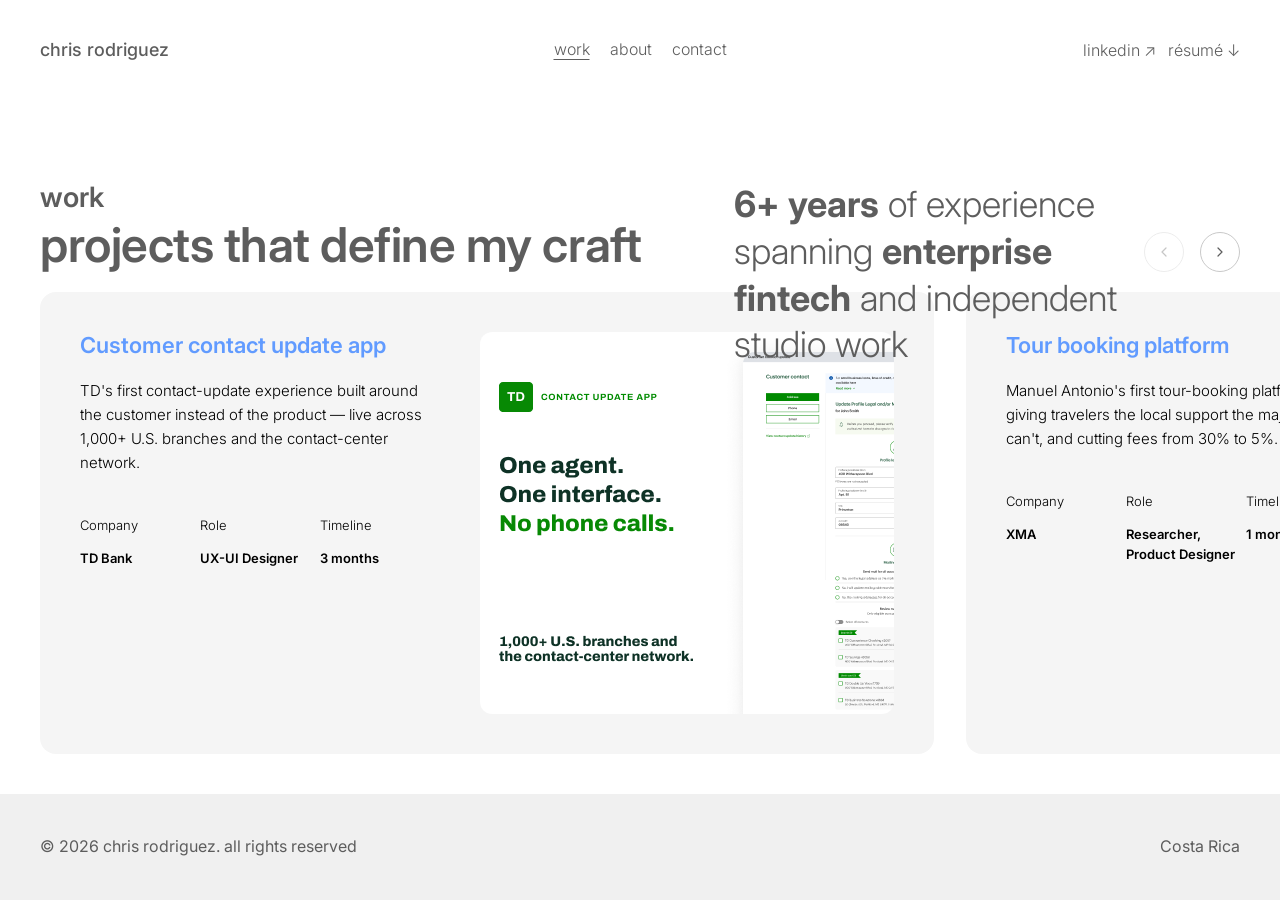
==== index.html @ c3750fb4 "Initial commit: Chris Rodriguez portfolio site Home, about, contact pages plus TD Bank and XMA case " ====
<!doctype html>
<html lang="en">
<head>
<meta charset="utf-8">
<meta name="viewport" content="width=device-width, initial-scale=1">
<title>Chris Rodriguez — Senior UX Designer</title>
<meta name="description" content="Chris Rodriguez is a senior UX designer who makes complex products effortless for the people who use them. Selected case studies from TD Bank's Odyssey platform and Tropicfy.">
<meta property="og:title" content="Chris Rodriguez — Senior UX Designer">
<meta property="og:description" content="Effortless by design.">
<meta property="og:type" content="website">
<link rel="preconnect" href="https://fonts.googleapis.com">
<link rel="preconnect" href="https://fonts.gstatic.com" crossorigin>
<link href="https://fonts.googleapis.com/css2?family=Inter:wght@300;400;500;600;700&display=swap" rel="stylesheet">
<link rel="stylesheet" href="css/styles.css">
</head>
<body>
<a class="skip-link" href="#main">Skip to content</a>

<header class="site-nav">
  <div class="wrap">
    <a class="nav-logo" href="/">chris rodriguez</a>
    <button class="nav-toggle" aria-label="Toggle menu" aria-expanded="false">
      <svg width="24" height="24" viewBox="0 0 24 24" fill="none" aria-hidden="true"><path d="M3 6h18M3 12h18M3 18h18" stroke="currentColor" stroke-width="1.6" stroke-linecap="round"/></svg>
    </button>
    <nav class="nav-links" aria-label="Primary">
      <a href="/" class="is-active">work</a>
      <a href="/about/">about</a>
      <a href="/contact/">contact</a>
      <div class="nav-utility-mobile">
        <a href="https://www.linkedin.com/in/uxdesignerchris/" target="_blank" rel="noopener">linkedin ↗</a>
        <a href="assets/documents/Christopher-Rodriguez-Resume-2026.pdf" target="_blank" rel="noopener">résumé ↓</a>
      </div>
    </nav>
    <div class="nav-utility">
      <a href="https://www.linkedin.com/in/uxdesignerchris/" target="_blank" rel="noopener">linkedin ↗</a>
      <a href="assets/documents/Christopher-Rodriguez-Resume-2026.pdf" target="_blank" rel="noopener">résumé ↓</a>
    </div>
  </div>
</header>

<main id="main">
  <section id="work">
    <div class="wrap work-intro">
      <p><strong>6+ years</strong> of experience<br class="work-break"> spanning <strong>enterprise</strong><br class="work-break"> <strong>fintech</strong> and independent<br class="work-break"> studio work</p>
    </div>
    <div class="work-body">
      <div class="wrap">
        <div class="section-head">
          <div class="work-heading">
            <span class="eyebrow">work</span>
            <h2 class="section-title">projects that define my craft</h2>
          </div>
          <div class="carousel-arrows">
            <button class="icon-btn js-carousel-prev" aria-label="Previous project" disabled>
              <svg width="16" height="16" viewBox="0 0 24 24" fill="none" aria-hidden="true"><path d="M15 6l-6 6 6 6" stroke="currentColor" stroke-width="1.8" stroke-linecap="round" stroke-linejoin="round"/></svg>
            </button>
            <button class="icon-btn js-carousel-next" aria-label="Next project">
              <svg width="16" height="16" viewBox="0 0 24 24" fill="none" aria-hidden="true"><path d="M9 6l6 6-6 6" stroke="currentColor" stroke-width="1.8" stroke-linecap="round" stroke-linejoin="round"/></svg>
            </button>
          </div>
        </div>
      </div>
      <div class="work-carousel-wrap">
        <div class="wrap">
          <div class="carousel-track js-carousel-track">
            <a class="work-card" href="/case-studies/td-bank/" aria-label="View case study: Customer contact update app">
              <div class="work-card-grid">
                <div class="work-card-copy">
                  <p class="work-card-title">Customer contact update app</p>
                  <p class="work-card-body">TD's first contact-update experience built around the customer instead of the product — live across 1,000+ U.S. branches and the contact-center network.</p>
                  <dl class="work-card-meta">
                    <div><dt>Company</dt><dd>TD Bank</dd></div>
                    <div><dt>Role</dt><dd>UX-UI Designer</dd></div>
                    <div><dt>Timeline</dt><dd>3 months</dd></div>
                  </dl>
                </div>
                <div class="work-card-media"><img src="assets/images/case-td-bank.png" alt="TD Bank Contact Update App: One agent, one interface, no phone calls — 1,000+ U.S. branches and the contact-center network"></div>
              </div>
            </a>
            <a class="work-card" href="/case-studies/xma/" aria-label="View case study: Tour booking platform">
              <div class="work-card-grid">
                <div class="work-card-copy">
                  <p class="work-card-title">Tour booking platform</p>
                  <p class="work-card-body">Manuel Antonio's first tour-booking platform — giving travelers the local support the major OTAs can't, and cutting fees from 30% to 5%.</p>
                  <dl class="work-card-meta">
                    <div><dt>Company</dt><dd>XMA</dd></div>
                    <div><dt>Role</dt><dd>Researcher,<br>Product Designer</dd></div>
                    <div><dt>Timeline</dt><dd>1 month</dd></div>
                  </dl>
                </div>
                <div class="work-card-media"><img src="assets/images/case-xma.png" alt="Tour booking platform screenshot for XMA, Manuel Antonio, Costa Rica"></div>
              </div>
            </a>
          </div>
        </div>
      </div>
    </div>
  </section>
</main>

<footer class="site-footer-bar">
  <div class="wrap footer-bar-inner">
    <span>© 2026 chris rodriguez. all rights reserved</span>
    <span>Costa Rica</span>
  </div>
</footer>

<script src="js/main.js"></script>
</body>
</html>
---- css/styles.css ----
/* ============================================================
   Chris Rodriguez — Portfolio
   Rebuilt from Figma (desktop source) — see /Design-Direction.md
   for the mobile decisions layered on top of the desktop design.
   ============================================================ */

:root {
  --ink: #1a1a1a;
  --strong: #000000;
  --text: #5d5d5d;
  --text-soft: #8a8a8a;
  --white: #ffffff;
  --panel: #f5f5f5;
  --panel-2: #f0f0f0;
  --hairline: #e6e6e6;
  --border: #c9c9c9;
  --accent: #619bff;

  --font-text: 'Inter', -apple-system, 'Segoe UI', Roboto, Helvetica, Arial, sans-serif;

  --container-max: 1360px;
  --gutter: 40px;

  --space-1: 8px;
  --space-2: 16px;
  --space-3: 24px;
  --space-4: 32px;
  --space-5: 48px;
  --space-6: 64px;
  --space-7: 96px;
  --space-8: 128px;

  --radius-sm: 8px;
  --radius-md: 12px;
  --radius-lg: 16px;

  --ease-standard: cubic-bezier(.4, 0, .2, 1);
  --duration-fast: 120ms;
  --duration-base: 200ms;

  --nav-height: 102px;
}

@media (max-width: 767px) {
  :root {
    --gutter: 24px;
    --nav-height: 64px;
  }
}

/* ============ Reset ============ */
*, *::before, *::after { box-sizing: border-box; }
html { -webkit-text-size-adjust: 100%; }
@media (prefers-reduced-motion: reduce) {
  html { scroll-behavior: auto; }
  *, *::before, *::after {
    animation-duration: 0.01ms !important;
    animation-iteration-count: 1 !important;
    transition-duration: 0.01ms !important;
    scroll-behavior: auto !important;
  }
}
body {
  margin: 0;
  min-height: 100vh;
  min-height: 100dvh;
  display: flex;
  flex-direction: column;
  background: var(--white);
  color: var(--text);
  font-family: var(--font-text);
  font-size: 16px;
  line-height: 1.6;
  -webkit-font-smoothing: antialiased;
}
main { flex: 1 0 auto; display: flex; flex-direction: column; }
main > section { flex: 1 0 auto; }
.site-footer-bar { flex: none; }
img { max-width: 100%; display: block; }
a { color: inherit; }
h1, h2, h3, p, dl, dd { margin: 0; }
ul { list-style: none; margin: 0; padding: 0; }
button { font: inherit; color: inherit; background: none; border: none; cursor: pointer; }

a:focus-visible, button:focus-visible, [tabindex]:focus-visible {
  outline: 3px solid var(--ink);
  outline-offset: 3px;
  border-radius: var(--radius-sm);
}
.on-ink a:focus-visible, .on-ink button:focus-visible { outline-color: var(--white); }

.skip-link {
  position: absolute;
  left: -9999px;
  top: 0;
  background: var(--ink);
  color: var(--white);
  padding: var(--space-2) var(--space-3);
  z-index: 200;
}
.skip-link:focus { left: var(--space-2); top: var(--space-2); }

/* ============ Layout helpers ============ */
.wrap {
  width: 100%;
  max-width: calc(var(--container-max) + (var(--gutter) * 2));
  margin: 0 auto;
  padding: 0 var(--gutter);
  box-sizing: border-box;
}

section { padding: var(--space-7) 0; }
@media (max-width: 767px) {
  section { padding: var(--space-6) 0; }
}

.eyebrow {
  display: block;
  font-size: 28px;
  line-height: 1.15;
  font-weight: 600;
  color: var(--text);
  margin-bottom: 4px;
}
.section-head {
  display: flex;
  align-items: flex-end;
  justify-content: space-between;
  gap: var(--space-3);
  margin-bottom: 20px;
}
.section-title {
  font-size: 48px;
  line-height: 1.15;
  font-weight: 600;
  color: var(--text);
  letter-spacing: -0.01em;
}
@media (max-width: 767px) {
  .section-title { font-size: 30px; }
  .eyebrow { font-size: 18px; }
}

.lead { font-size: 18px; line-height: 1.55; color: var(--text); }

/* ============ Buttons / round icon buttons ============ */
.icon-btn {
  width: 40px;
  height: 40px;
  border-radius: 50%;
  border: 1px solid var(--border);
  display: flex;
  align-items: center;
  justify-content: center;
  color: var(--text);
  flex: none;
  transition: background-color var(--duration-base) var(--ease-standard),
              border-color var(--duration-base) var(--ease-standard);
}
.icon-btn:hover { border-color: var(--ink); color: var(--ink); }
.icon-btn:disabled { opacity: .35; cursor: default; }
.icon-btn:disabled:hover { border-color: var(--border); color: var(--text); }

/* ============ Nav ============ */
.site-nav {
  position: sticky;
  top: 0;
  z-index: 100;
  height: var(--nav-height);
  flex-shrink: 0;
  display: flex;
  align-items: center;
  background: rgba(255, 255, 255, .92);
  backdrop-filter: blur(6px);
  border-bottom: 1px solid transparent;
  transition: border-color var(--duration-base) var(--ease-standard);
}
.site-nav.is-scrolled { border-bottom-color: var(--hairline); }
.site-nav:has(.nav-links.is-open) { backdrop-filter: none; background: var(--white); }
.site-nav .wrap {
  width: 100%;
  display: flex;
  align-items: center;
  justify-content: space-between;
  gap: var(--space-3);
}
@media (min-width: 768px) {
  .site-nav .wrap {
    display: grid;
    grid-template-columns: 1fr auto 1fr;
  }
  .nav-logo { justify-self: start; }
  .nav-links { justify-self: center; }
  .nav-utility { justify-self: end; }
}
.nav-logo {
  font-size: 18px;
  font-weight: 500;
  color: var(--text);
  text-decoration: none;
  white-space: nowrap;
}
.nav-links {
  display: flex;
  align-items: center;
  gap: 20px;
}
.nav-links a {
  text-decoration: none;
  font-size: 16px;
  font-weight: 300;
  color: var(--text);
  position: relative;
  padding-bottom: 2px;
}
.nav-links a.is-active { text-decoration: underline; text-underline-offset: 4px; }
.nav-utility {
  display: flex;
  align-items: center;
  gap: 12px;
}
.nav-utility a {
  font-size: 16px;
  font-weight: 300;
  color: var(--text);
  text-decoration: none;
  white-space: nowrap;
}
.nav-utility a:hover { color: var(--ink); }
.nav-toggle {
  display: none;
  min-width: 44px;
  min-height: 44px;
  margin-right: -10px;
  align-items: center;
  justify-content: center;
  color: var(--ink);
}

.nav-utility-mobile { display: none; }

@media (max-width: 767px) {
  .nav-links { display: none; }
  .nav-utility { display: none; }
  .nav-toggle { display: inline-flex; }
  .nav-links.is-open {
    display: flex;
    position: fixed;
    inset: var(--nav-height) 0 0 0;
    background: var(--white);
    flex-direction: column;
    align-items: flex-start;
    padding: var(--space-4) var(--gutter);
    gap: var(--space-4);
    font-size: 20px;
    z-index: 90;
  }
  .nav-links.is-open .nav-utility-mobile {
    display: flex;
    flex-direction: column;
    gap: var(--space-3);
    margin-top: var(--space-3);
    padding-top: var(--space-4);
    border-top: 1px solid var(--hairline);
    font-size: 16px;
    width: 100%;
  }
  .nav-utility-mobile a { text-decoration: none; color: var(--text); }
}

/* ============ Work / intro ============ */
.work-intro {
  padding-top: var(--space-6);
  padding-bottom: var(--space-6);
  display: flex;
  justify-content: flex-end;
}
.work-intro p {
  max-width: 435px;
  font-size: 36px;
  line-height: 1.3;
  color: var(--text);
  font-weight: 300;
}
.work-intro strong { font-weight: 700; }
@media (max-width: 767px) {
  .work-intro { justify-content: flex-start; padding-top: var(--space-4); padding-bottom: 200px; }
  .work-intro p { font-size: 28px; max-width: 100%; }
}
@media (min-width: 1024px) {
  #work { padding-top: 0; }
  .work-intro { position: relative; padding: 0; }
  .work-intro p {
    position: absolute;
    left: 734px;
    top: calc(181px - var(--nav-height));
    margin: 0;
  }
}

#work { padding-bottom: 0; display: flex; flex-direction: column; }
.work-body { margin-top: auto; }
.work-carousel-wrap { padding-bottom: 40px; }
.carousel-track {
  display: flex;
  gap: var(--space-4);
  overflow-x: auto;
  scroll-snap-type: x proximity;
  scroll-padding-left: var(--gutter);
  margin: 0 calc(var(--gutter) * -1);
  padding-left: var(--gutter);
  padding-right: var(--gutter);
  -webkit-overflow-scrolling: touch;
  scrollbar-width: none;
}
.carousel-track::-webkit-scrollbar { display: none; }
.work-card {
  scroll-snap-align: start;
  flex: 0 0 min(760px, 86vw);
  background: var(--panel);
  border-radius: var(--radius-lg);
  padding: var(--space-4);
  text-decoration: none;
  color: inherit;
  display: block;
  transition: transform var(--duration-base) var(--ease-standard);
}
@media (min-width: 1024px) {
  .work-card { flex: 0 0 894px; height: 462px; padding: 40px; }
}
.work-card:hover { transform: translateY(-4px); }
.work-card-grid {
  display: grid;
  grid-template-columns: 1fr;
  gap: var(--space-4);
}
@media (min-width: 640px) {
  .work-card-grid { grid-template-columns: 6fr 7fr; align-items: stretch; }
}
@media (min-width: 1024px) {
  .work-card-grid { height: 100%; gap: 40px; }
}
.work-card-copy { display: flex; flex-direction: column; }
.work-card-title {
  font-size: 22px;
  line-height: 1.2;
  font-weight: 600;
  color: var(--accent);
  margin-bottom: 20px;
}
.work-card-body { font-size: 15px; line-height: 1.6; font-weight: 300; color: var(--strong); }
.work-card-media {
  border-radius: var(--radius-md);
  overflow: hidden;
  min-height: 220px;
  background: var(--panel-2);
  border: 2px dashed #c5c5c5;
  display: flex;
  align-items: center;
  justify-content: center;
  color: var(--text);
  font-size: 18px;
  font-weight: 300;
  text-align: center;
  padding: var(--space-3);
}
.work-card-media img { width: 100%; height: 100%; object-fit: cover; display: block; }
.work-card-media:has(img) { border: none; background: none; padding: 0; }
.work-card-meta {
  display: grid;
  grid-template-columns: repeat(3, minmax(max-content, 1fr));
  gap: var(--space-3);
  margin-top: var(--space-4);
}
.work-card-meta dt { font-size: 13px; font-weight: 300; color: var(--strong); margin-bottom: 12px; white-space: nowrap; }
.work-card-meta dd { font-size: 13px; font-weight: 600; color: var(--strong); white-space: nowrap; }
@media (min-width: 1024px) {
  .work-card-meta { grid-template-columns: repeat(3, 120px); gap: 0; margin-top: 40px; }
}
@media (max-width: 480px) {
  .work-card-meta { grid-template-columns: 1fr 1fr; }
  .work-card-meta dt, .work-card-meta dd { white-space: normal; }
}

.carousel-arrows { display: flex; gap: var(--space-2); }

/* ============ About ============ */
.about-grid {
  display: grid;
  grid-template-columns: 1fr;
  gap: var(--space-5);
}
@media (min-width: 900px) {
  .about-grid { grid-template-columns: 380px 1fr; align-items: start; }
}
@media (min-width: 1024px) {
  .about-grid { grid-template-columns: 415px 1fr; gap: 48px; align-items: stretch; }
}
.about-portrait {
  border-radius: var(--radius-lg);
  overflow: hidden;
  background: var(--panel);
  aspect-ratio: 4 / 5.4;
}
@media (min-width: 1024px) {
  .about-portrait { aspect-ratio: auto; height: 100%; min-height: 622px; }
}
.about-portrait img { width: 100%; height: 100%; object-fit: cover; }
.about-copy > * + * { margin-top: 20px; }
.about-copy p { font-size: 16px; line-height: 1.65; color: var(--text); }

.tag-block { margin-top: 40px !important; }
.tag-block h3 {
  font-size: 19px;
  font-weight: 300;
  color: var(--text);
  margin-bottom: 20px;
}
.tag-row { display: flex; flex-wrap: wrap; gap: 12px; }
.tag-pill {
  border: 1px solid #a9a9a9;
  border-radius: 999px;
  padding: 8px 16px;
  font-size: 13px;
  color: var(--text);
}

/* ============ Contact ============ */
.contact-section { padding: 0; }
.contact-page {
  display: flex;
  align-items: center;
}
@media (max-width: 767px) {
  .contact-page { align-items: flex-start; padding: var(--space-6) 0; }
}
.contact-inner { display: flex; flex-direction: column; }
.contact-inner .eyebrow { margin-bottom: 4px !important; }
@media (min-width: 1024px) {
  .contact-page { display: block; position: relative; }
  .contact-inner {
    position: absolute;
    left: 50%;
    top: calc(464px - var(--nav-height));
    transform: translateX(-50%);
    width: auto;
    max-width: none;
    padding: 0;
  }
}
.contact-email {
  font-size: 48px;
  line-height: 1.15;
  font-weight: 600;
  color: var(--text);
  text-decoration: none;
  word-break: break-word;
  transition: color var(--duration-base) var(--ease-standard);
}
.contact-email:hover { color: var(--accent); }
@media (max-width: 767px) {
  .contact-email { font-size: 28px; }
}

/* ============ Case Study ============ */
.cs-page { --cs-gutter: 120px; --cs-accent: #078904; }
.xma-page { --cs-accent: #f15e12; }
@media (max-width: 1023px) { .cs-page { --cs-gutter: 40px; } }
@media (max-width: 767px) { .cs-page { --cs-gutter: 24px; } }
.cs-wrap {
  max-width: calc(1200px + var(--cs-gutter) * 2);
  margin: 0 auto;
  padding: 0 var(--cs-gutter);
  box-sizing: border-box;
}

.cs-title-block { padding-top: 80px; }
@media (max-width: 767px) { .cs-title-block { padding-top: var(--space-5); } }

.cs-h1 {
  font-size: 200px;
  line-height: 1;
  font-weight: 600;
  color: var(--strong);
  text-align: center;
  margin: 0;
}
@media (max-width: 1023px) { .cs-h1 { font-size: 130px; } }
@media (max-width: 767px) { .cs-h1 { font-size: 64px; } }

.cs-subhead-row {
  display: flex;
  gap: 28px;
  margin-top: 80px;
}
@media (max-width: 1023px) {
  .cs-subhead-row { flex-direction: column; gap: var(--space-3); margin-top: var(--space-5); }
}
.cs-subtitle {
  width: 433px;
  flex: none;
  font-size: 36px;
  font-weight: 400;
  line-height: 1.2;
  color: var(--text);
  margin: 0;
}
.cs-lead-col { width: 740px; }
.cs-lead {
  font-size: 22px;
  font-weight: 400;
  line-height: 34px;
  color: var(--text);
  margin: 0;
}
@media (max-width: 1023px) {
  .cs-subtitle, .cs-lead-col { width: 100%; }
  .cs-subtitle { font-size: 26px; }
  .cs-lead { font-size: 18px; line-height: 1.55; }
}

.cs-meta-row {
  display: flex;
  justify-content: space-between;
  gap: var(--space-3);
  margin-top: 40px;
  font-size: 20px;
}
.cs-meta-item { display: flex; flex-direction: column; gap: 12px; }
.cs-meta-item dt { font-weight: 300; color: var(--text); margin: 0; }
.cs-meta-item dd { font-weight: 400; color: var(--strong); margin: 0; }
@media (max-width: 767px) {
  .cs-meta-row { flex-wrap: wrap; row-gap: var(--space-3); font-size: 16px; }
  .cs-meta-item { width: 45%; }
}

.cs-hero-panel { margin-top: 80px; border-radius: var(--radius-md); overflow: hidden; }
@media (max-width: 1023px) { .cs-hero-panel { margin-top: var(--space-5); } }
.cs-hero-panel img { width: 100%; display: block; }

.cs-section { margin-top: 80px; }
@media (max-width: 1023px) { .cs-section { margin-top: var(--space-6); } }

.cs-row {
  display: grid;
  grid-template-columns: 433px 740px;
  gap: 27px;
}
@media (max-width: 1023px) {
  .cs-row { grid-template-columns: 1fr; gap: var(--space-2); }
}

.cs-label {
  font-size: 28px;
  font-weight: 600;
  color: var(--text);
  margin: 0;
}
@media (max-width: 767px) { .cs-label { font-size: 22px; } }

.cs-heading {
  font-size: 24px;
  font-weight: 600;
  line-height: 1.3;
  color: var(--text);
  margin: 0;
}
.cs-heading .accent { font-style: italic; font-weight: 600; color: var(--cs-accent); }
.cs-heading.accent-2 .accent { color: #008a00; }
@media (max-width: 767px) { .cs-heading { font-size: 20px; } }

.cs-body-group { display: flex; flex-direction: column; gap: 20px; margin-top: 20px; }
.cs-body {
  font-size: 16px;
  line-height: 24px;
  font-weight: 400;
  color: var(--text);
  margin: 0;
}
.cs-body.lh-28 { line-height: 28px; }
.cs-body strong { font-weight: 700; }
.cs-body strong.accent { color: var(--cs-accent); font-weight: 700; }
.cs-body.all-bold { font-weight: 700; }

.cs-panel-gap { margin-top: 40px; }
.cs-panel { border-radius: var(--radius-md); overflow: hidden; }
.cs-panel img { width: 100%; display: block; }

.cs-callout-list { display: flex; flex-direction: column; gap: 12px; margin-top: 20px; }
.cs-callout {
  background: #f0f0f0;
  border-radius: var(--radius-md);
  padding: 12px;
}
.cs-callout ol, .cs-callout ul { margin: 0; padding-left: 24px; }
.cs-callout li { font-size: 16px; line-height: 24px; color: var(--text); }

.cs-quote {
  font-size: 28px;
  font-weight: 600;
  line-height: 34px;
  color: var(--text);
  margin-top: 40px;
}

.cs-approach-boxes { display: flex; flex-direction: column; gap: 12px; margin-top: 20px; }
.cs-approach-box {
  background: var(--panel);
  border-radius: var(--radius-md);
  padding: 12px;
}
.cs-approach-box p { font-size: 16px; line-height: 24px; color: var(--text); margin: 0; }
.cs-approach-box strong.accent { color: var(--cs-accent); }

.cs-decisions { display: flex; flex-direction: column; gap: 20px; margin-top: 20px; }
.cs-decision-heading {
  font-size: 20px;
  font-weight: 600;
  color: var(--text);
  margin: 0;
}
.cs-decision-heading em { font-style: italic; }

.cs-bullet-list { margin: 20px 0 0; padding-left: 24px; }
.cs-bullet-list li { font-size: 16px; line-height: 24px; color: var(--text); }
.cs-bullet-list li + li { margin-top: 8px; }

.cs-reflection { display: flex; flex-direction: column; gap: 40px; margin-top: 20px; max-width: 740px; }
.cs-reflection p { font-size: 16px; line-height: 24px; color: var(--text); margin: 0; }

/* sub-label (e.g. "findings" / "design decisions" inline sub-headers) */
.cs-sublabel {
  font-size: 16px;
  font-weight: 700;
  color: var(--cs-accent);
  margin-top: 20px;
}
.cs-sublabel + .cs-bullet-list { margin-top: 12px; }

/* stat callouts (e.g. "the pilot" conversion/fee boxes) */
.cs-stat-boxes { display: flex; flex-direction: column; gap: 12px; margin-top: 20px; }
.cs-stat-box {
  background: var(--panel);
  border-radius: var(--radius-md);
  padding: 12px;
  font-size: 22px;
  font-weight: 700;
  line-height: 36px;
  margin: 0;
}
.cs-stat-box .lead { color: var(--text); }
.cs-stat-box .value { color: var(--cs-accent); }

/* single-column, right-aligned sub-sections (e.g. "design thinking" umbrella) */
.cs-single-col { display: flex; justify-content: flex-end; }
.cs-single-col > div { width: 740px; max-width: 100%; }
.cs-single-col + .cs-single-col { margin-top: 40px; }

.cs-panel-narrow { max-width: 740px; margin-left: auto; margin-right: auto; }
.cs-panel-stack { display: flex; flex-direction: column; gap: 20px; margin-top: 20px; }
.cs-panel-stack img { border-radius: var(--radius-md); width: 100%; display: block; }
@media (max-width: 1023px) {
  .cs-single-col { display: block; }
  .cs-single-col > div { width: 100%; max-width: 100%; }
  .cs-panel-narrow { max-width: 100%; margin-left: 0; margin-right: 0; }
}

/* alt tag pills (feature ideation) */
.cs-tag-row-alt { display: flex; flex-wrap: wrap; justify-content: center; gap: 12px; margin-top: 20px; }
.cs-tag-pill-alt {
  font-family: 'Manrope', var(--font-text);
  font-weight: 500;
  font-size: 16px;
  letter-spacing: -0.24px;
  text-align: center;
  color: rgba(0, 6, 20, .85);
  border: 1px solid #000614;
  border-radius: 48px;
  padding: 8px 16px;
}

.cs-appendix { margin-bottom: 160px; }
@media (max-width: 767px) { .cs-appendix { margin-bottom: var(--space-6); } }

/* ============ Footer ============ */
.site-footer-bar {
  background: var(--panel-2);
  color: var(--text);
}
.footer-bar-inner {
  display: flex;
  align-items: center;
  justify-content: space-between;
  flex-wrap: wrap;
  gap: var(--space-2);
  padding-top: 40px;
  padding-bottom: 40px;
  font-size: 16px;
}
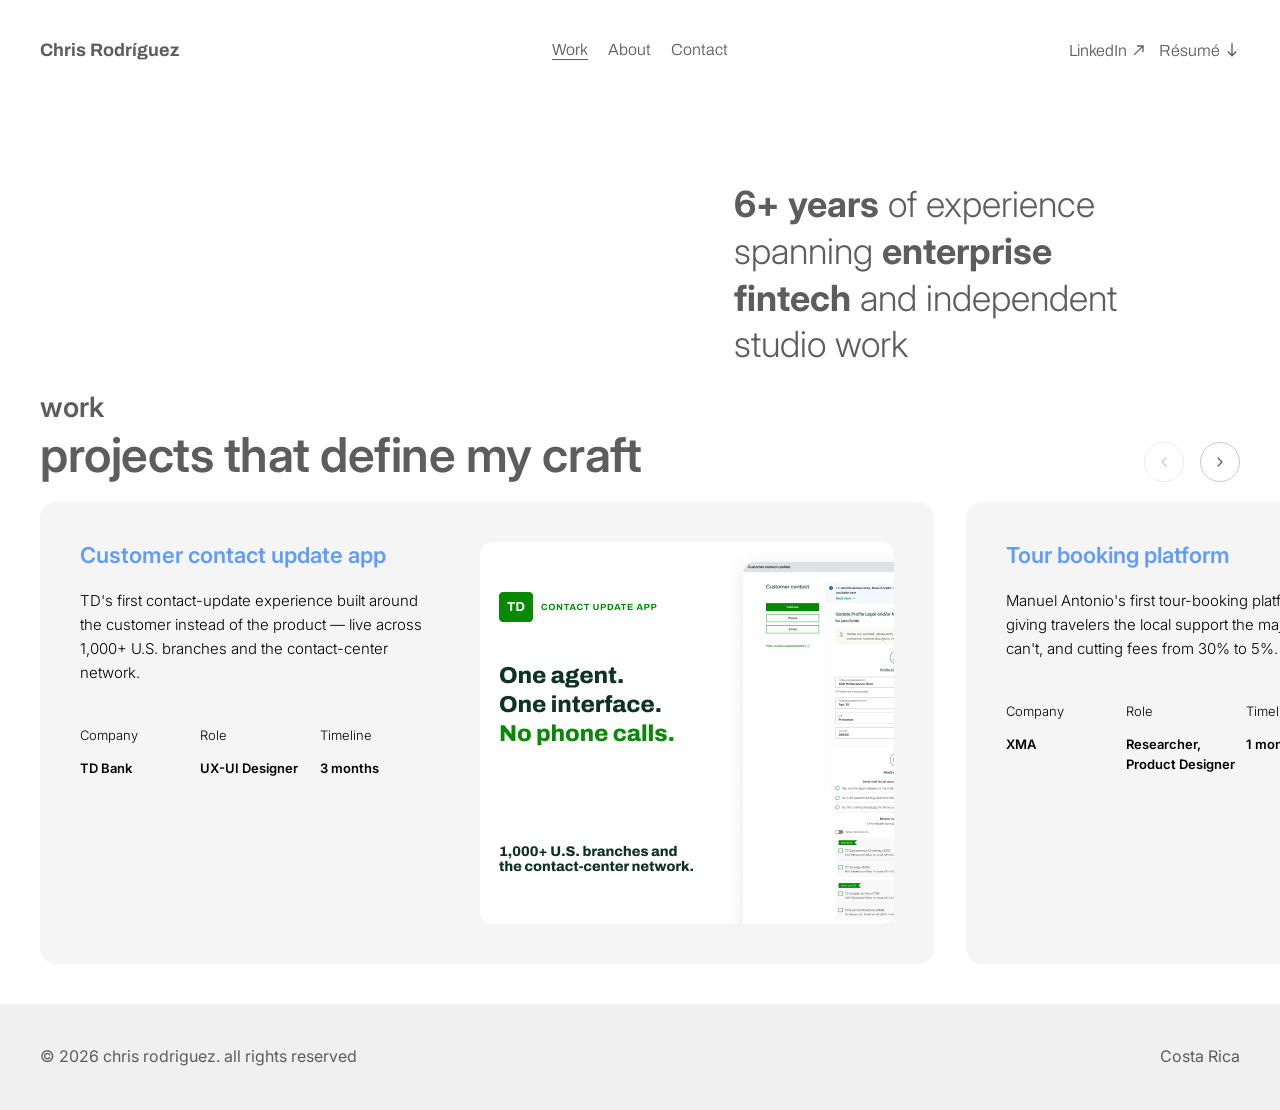
==== commit db0df707: "Update header per new Figma design: bold logo, capitalized nav, real icons, Archivo font" ====
--- a/index.html
+++ b/index.html
@@ -8,9 +8,19 @@
 <meta property="og:title" content="Chris Rodriguez — Senior UX Designer">
 <meta property="og:description" content="Effortless by design.">
 <meta property="og:type" content="website">
+<meta property="og:url" content="https://chrisrodriguez.design/">
+<meta property="og:image" content="https://chrisrodriguez.design/assets/images/og-image.png">
+<meta property="og:image:width" content="1200">
+<meta property="og:image:height" content="630">
+<meta name="twitter:card" content="summary_large_image">
+<meta name="twitter:image" content="https://chrisrodriguez.design/assets/images/og-image.png">
+<link rel="icon" href="assets/favicon/favicon.ico" sizes="any">
+<link rel="icon" href="assets/favicon/favicon-32.png" type="image/png" sizes="32x32">
+<link rel="icon" href="assets/favicon/favicon-16.png" type="image/png" sizes="16x16">
+<link rel="apple-touch-icon" href="assets/favicon/apple-touch-icon.png">
 <link rel="preconnect" href="https://fonts.googleapis.com">
 <link rel="preconnect" href="https://fonts.gstatic.com" crossorigin>
-<link href="https://fonts.googleapis.com/css2?family=Inter:wght@300;400;500;600;700&display=swap" rel="stylesheet">
+<link href="https://fonts.googleapis.com/css2?family=Inter:wght@300;400;500;600;700&family=Archivo:wght@300;700&display=swap" rel="stylesheet">
 <link rel="stylesheet" href="css/styles.css">
 </head>
 <body>
@@ -18,22 +28,22 @@
 
 <header class="site-nav">
   <div class="wrap">
-    <a class="nav-logo" href="/">chris rodriguez</a>
+    <a class="nav-logo" href="/">Chris Rodríguez</a>
     <button class="nav-toggle" aria-label="Toggle menu" aria-expanded="false">
       <svg width="24" height="24" viewBox="0 0 24 24" fill="none" aria-hidden="true"><path d="M3 6h18M3 12h18M3 18h18" stroke="currentColor" stroke-width="1.6" stroke-linecap="round"/></svg>
     </button>
     <nav class="nav-links" aria-label="Primary">
-      <a href="/" class="is-active">work</a>
-      <a href="/about/">about</a>
-      <a href="/contact/">contact</a>
+      <a href="/" class="is-active">Work</a>
+      <a href="/about/">About</a>
+      <a href="/contact/">Contact</a>
       <div class="nav-utility-mobile">
-        <a href="https://www.linkedin.com/in/uxdesignerchris/" target="_blank" rel="noopener">linkedin ↗</a>
-        <a href="assets/documents/Christopher-Rodriguez-Resume-2026.pdf" target="_blank" rel="noopener">résumé ↓</a>
+        <a href="https://www.linkedin.com/in/uxdesignerchris/" target="_blank" rel="noopener">LinkedIn<svg width="16" height="16" viewBox="0 0 16 16" fill="none" aria-hidden="true"><path d="M3.6 13.3333L2.66667 12.4L10.4 4.66667H6V3.33333H12.6667V10H11.3333V5.6L3.6 13.3333Z" fill="currentColor"/></svg></a>
+        <a href="assets/documents/Christopher-Rodriguez-Resume-2026.pdf" target="_blank" rel="noopener">Résumé<svg width="16" height="16" viewBox="0 0 16 16" fill="none" aria-hidden="true"><path d="M8 14.6667L3.33333 10L4.26667 9.06667L7.33333 12.1167V1.33333H8.66667V12.1167L11.7333 9.05L12.6667 10L8 14.6667Z" fill="currentColor"/></svg></a>
       </div>
     </nav>
     <div class="nav-utility">
-      <a href="https://www.linkedin.com/in/uxdesignerchris/" target="_blank" rel="noopener">linkedin ↗</a>
-      <a href="assets/documents/Christopher-Rodriguez-Resume-2026.pdf" target="_blank" rel="noopener">résumé ↓</a>
+      <a href="https://www.linkedin.com/in/uxdesignerchris/" target="_blank" rel="noopener">LinkedIn<svg width="16" height="16" viewBox="0 0 16 16" fill="none" aria-hidden="true"><path d="M3.6 13.3333L2.66667 12.4L10.4 4.66667H6V3.33333H12.6667V10H11.3333V5.6L3.6 13.3333Z" fill="currentColor"/></svg></a>
+      <a href="assets/documents/Christopher-Rodriguez-Resume-2026.pdf" target="_blank" rel="noopener">Résumé<svg width="16" height="16" viewBox="0 0 16 16" fill="none" aria-hidden="true"><path d="M8 14.6667L3.33333 10L4.26667 9.06667L7.33333 12.1167V1.33333H8.66667V12.1167L11.7333 9.05L12.6667 10L8 14.6667Z" fill="currentColor"/></svg></a>
     </div>
   </div>
 </header>
--- a/css/styles.css
+++ b/css/styles.css
@@ -17,6 +17,7 @@
   --accent: #619bff;
 
   --font-text: 'Inter', -apple-system, 'Segoe UI', Roboto, Helvetica, Arial, sans-serif;
+  --font-heading: 'Archivo', -apple-system, 'Segoe UI', Roboto, Helvetica, Arial, sans-serif;
 
   --container-max: 1360px;
   --gutter: 40px;
@@ -194,8 +195,9 @@
   .nav-utility { justify-self: end; }
 }
 .nav-logo {
+  font-family: var(--font-heading);
   font-size: 18px;
-  font-weight: 500;
+  font-weight: 700;
   color: var(--text);
   text-decoration: none;
   white-space: nowrap;
@@ -206,6 +208,7 @@
   gap: 20px;
 }
 .nav-links a {
+  font-family: var(--font-heading);
   text-decoration: none;
   font-size: 16px;
   font-weight: 300;
@@ -219,13 +222,18 @@
   align-items: center;
   gap: 12px;
 }
-.nav-utility a {
+.nav-utility a, .nav-utility-mobile a {
+  display: inline-flex;
+  align-items: center;
+  gap: 4px;
+  font-family: var(--font-heading);
   font-size: 16px;
   font-weight: 300;
   color: var(--text);
   text-decoration: none;
   white-space: nowrap;
 }
+.nav-utility a svg, .nav-utility-mobile a svg { flex: none; }
 .nav-utility a:hover { color: var(--ink); }
 .nav-toggle {
   display: none;
@@ -289,7 +297,11 @@
 }
 @media (min-width: 1024px) {
   #work { padding-top: 0; }
-  .work-intro { position: relative; padding: 0; }
+  .work-intro {
+    position: relative;
+    padding: 0;
+    min-height: calc(181px - var(--nav-height) + 210px);
+  }
   .work-intro p {
     position: absolute;
     left: 734px;
